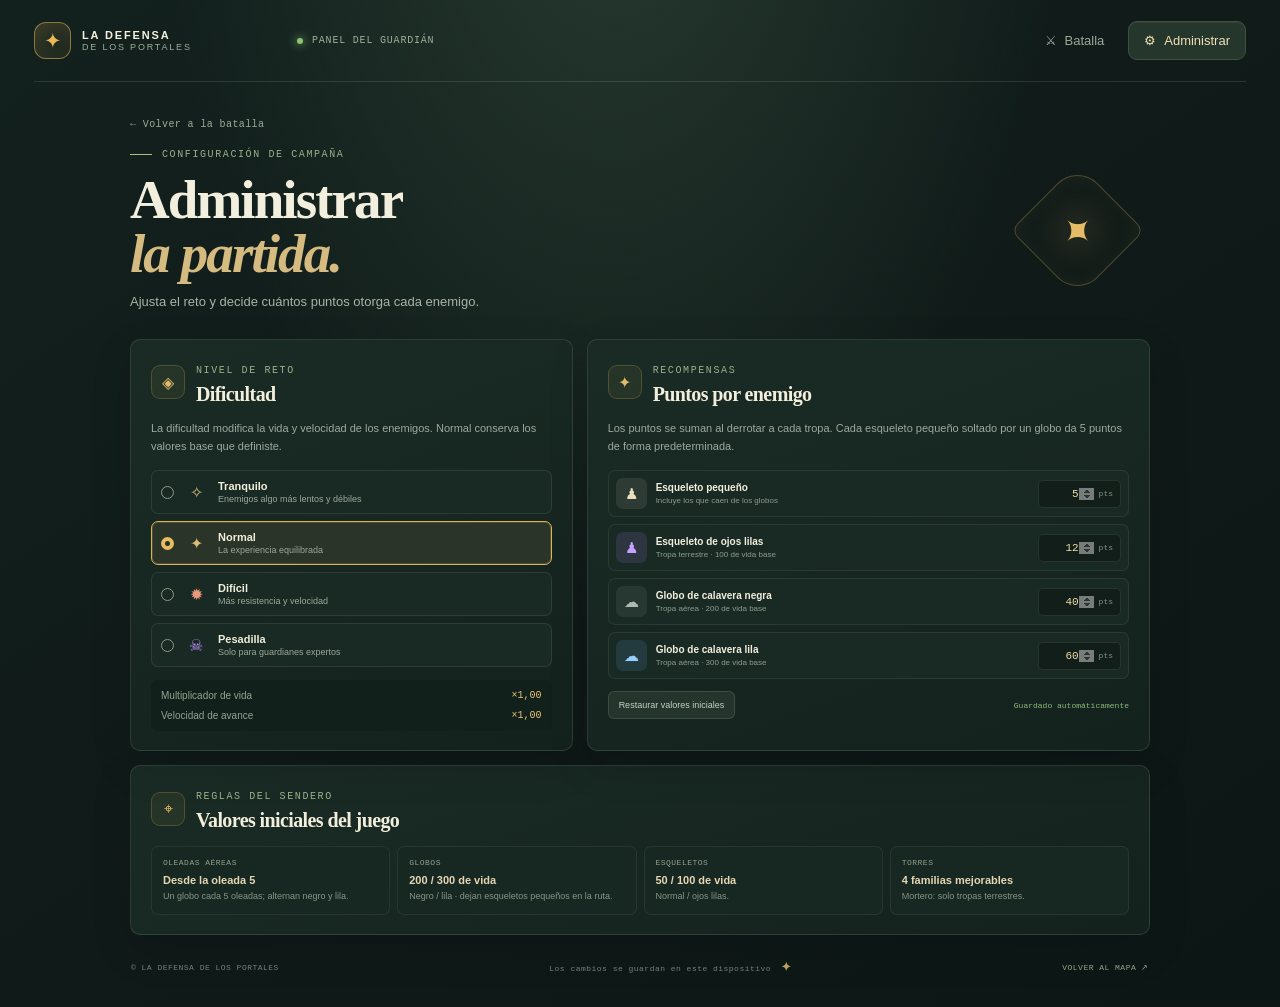
==== administrar.html @ 8a5ca089 "Add files via upload" ====
<!doctype html>
<html lang="es">
<head>
  <meta charset="utf-8">
  <meta name="viewport" content="width=device-width, initial-scale=1">
  <meta name="theme-color" content="#101b1c">
  <title>Administrar · La Defensa de los Portales</title>
  <link rel="stylesheet" href="style.css">
</head>
<body>
  <div class="app-shell admin-shell">
    <header class="topbar">
      <a class="brand" href="index.html" aria-label="La Defensa de los Portales, inicio">
        <span class="brand-mark">✦</span>
        <span><strong>LA DEFENSA</strong><small>DE LOS PORTALES</small></span>
      </a>
      <div class="season-tag"><span class="season-dot"></span> PANEL DEL GUARDIÁN</div>
      <nav class="main-nav" aria-label="Navegación principal">
        <a class="nav-button" href="index.html">⚔ <span>Batalla</span></a>
        <a class="nav-button active" href="administrar.html">⚙ <span>Administrar</span></a>
      </nav>
    </header>
    <main class="admin-main">
      <a class="back-link" href="index.html">← Volver a la batalla</a>
      <div class="admin-title-row"><div><div class="eyebrow"><span class="eyebrow-line"></span> CONFIGURACIÓN DE CAMPAÑA</div><h1>Administrar<br><em>la partida.</em></h1><p>Ajusta el reto y decide cuántos puntos otorga cada enemigo.</p></div><div class="admin-crest">✦</div></div>
      <div class="admin-grid">
        <section class="admin-card difficulty-card">
          <div class="admin-card-head"><span class="admin-icon">◈</span><div><span class="section-kicker">NIVEL DE RETO</span><h2>Dificultad</h2></div></div>
          <p class="admin-copy">La dificultad modifica la vida y velocidad de los enemigos. Normal conserva los valores base que definiste.</p>
          <div class="difficulty-options" id="difficultyOptions">
            <label class="difficulty-option"><input type="radio" name="difficulty" value="easy"><span class="diff-glyph">✧</span><span><b>Tranquilo</b><small>Enemigos algo más lentos y débiles</small></span></label>
            <label class="difficulty-option"><input type="radio" name="difficulty" value="normal"><span class="diff-glyph">✦</span><span><b>Normal</b><small>La experiencia equilibrada</small></span></label>
            <label class="difficulty-option"><input type="radio" name="difficulty" value="hard"><span class="diff-glyph">✹</span><span><b>Difícil</b><small>Más resistencia y velocidad</small></span></label>
            <label class="difficulty-option"><input type="radio" name="difficulty" value="nightmare"><span class="diff-glyph">☠</span><span><b>Pesadilla</b><small>Solo para guardianes expertos</small></span></label>
          </div>
          <div class="difficulty-readout"><span>Multiplicador de vida</span><strong id="hpFactorLabel">×1,00</strong><span>Velocidad de avance</span><strong id="speedFactorLabel">×1,00</strong></div>
        </section>

        <section class="admin-card rewards-card">
          <div class="admin-card-head"><span class="admin-icon">✦</span><div><span class="section-kicker">RECOMPENSAS</span><h2>Puntos por enemigo</h2></div></div>
          <p class="admin-copy">Los puntos se suman al derrotar a cada tropa. Cada esqueleto pequeño soltado por un globo da 5 puntos de forma predeterminada.</p>
          <div class="reward-list">
            <label class="reward-row"><span class="reward-badge bone-badge">♟</span><span class="reward-name"><b>Esqueleto pequeño</b><small>Incluye los que caen de los globos</small></span><span class="number-wrap"><input type="number" min="0" max="9999" step="1" data-reward="skeleton"><i>pts</i></span></label>
            <label class="reward-row"><span class="reward-badge lilac-badge">♟</span><span class="reward-name"><b>Esqueleto de ojos lilas</b><small>Tropa terrestre · 100 de vida base</small></span><span class="number-wrap"><input type="number" min="0" max="9999" step="1" data-reward="lilac"><i>pts</i></span></label>
            <label class="reward-row"><span class="reward-badge dark-badge">☁</span><span class="reward-name"><b>Globo de calavera negra</b><small>Tropa aérea · 200 de vida base</small></span><span class="number-wrap"><input type="number" min="0" max="9999" step="1" data-reward="blackBalloon"><i>pts</i></span></label>
            <label class="reward-row"><span class="reward-badge sky-badge">☁</span><span class="reward-name"><b>Globo de calavera lila</b><small>Tropa aérea · 300 de vida base</small></span><span class="number-wrap"><input type="number" min="0" max="9999" step="1" data-reward="purpleBalloon"><i>pts</i></span></label>
          </div>
          <div class="admin-actions"><button class="secondary-button" id="resetSettings">Restaurar valores iniciales</button><span class="save-status" id="saveStatus">Guardado automáticamente</span></div>
        </section>
      </div>
      <section class="admin-card rules-card">
        <div class="admin-card-head"><span class="admin-icon">⌖</span><div><span class="section-kicker">REGLAS DEL SENDERO</span><h2>Valores iniciales del juego</h2></div></div>
        <div class="rules-grid">
          <div class="rule-item"><span>OLEADAS AÉREAS</span><b>Desde la oleada 5</b><small>Un globo cada 5 oleadas; alternan negro y lila.</small></div>
          <div class="rule-item"><span>GLOBOS</span><b>200 / 300 de vida</b><small>Negro / lila · dejan esqueletos pequeños en la ruta.</small></div>
          <div class="rule-item"><span>ESQUELETOS</span><b>50 / 100 de vida</b><small>Normal / ojos lilas.</small></div>
          <div class="rule-item"><span>TORRES</span><b>4 familias mejorables</b><small>Mortero: solo tropas terrestres.</small></div>
        </div>
      </section>
      <footer class="game-footer"><span>© LA DEFENSA DE LOS PORTALES</span><span>Los cambios se guardan en este dispositivo <b>✦</b></span><a href="index.html">VOLVER AL MAPA ↗</a></footer>
    </main>
  </div>
  <script src="admin.js"></script>
</body>
</html>
---- style.css ----
:root{--ink:#172321;--ink-soft:#34423c;--forest:#10201d;--forest2:#152824;--panel:#182824;--panel2:#1d302a;--line:rgba(209,222,195,.13);--muted:#9ba99a;--cream:#f2eedc;--gold:#e9b957;--gold2:#d99c31;--green:#9fcf75;--lilac:#ba92ff;--rose:#e98e75;--sans:'Segoe UI',Arial,sans-serif;--display:Georgia,'Times New Roman',serif;--mono:Consolas,'Courier New',monospace}
*{box-sizing:border-box}html{min-width:320px;background:#0d1816}body{margin:0;color:var(--cream);font-family:var(--sans);background:radial-gradient(ellipse at 48% -20%,#273b30 0,transparent 48%),linear-gradient(145deg,#13211e,#101a18 55%,#0c1715);min-height:100vh}button,a,input{font:inherit}button{color:inherit}a{color:inherit;text-decoration:none}.app-shell{max-width:1600px;margin:0 auto;padding:0 34px}.topbar{height:82px;display:flex;align-items:center;border-bottom:1px solid var(--line);gap:28px}.brand{display:flex;align-items:center;gap:11px;min-width:235px}.brand-mark{width:37px;height:37px;border:1px solid rgba(233,185,87,.54);border-radius:12px;display:grid;place-items:center;color:var(--gold);font-size:21px;background:linear-gradient(145deg,rgba(233,185,87,.15),rgba(233,185,87,.025));box-shadow:inset 0 0 18px #e9b95712}.brand span:last-child{display:flex;flex-direction:column;gap:1px}.brand strong{font-size:11px;letter-spacing:.17em;color:#f5f0de}.brand small{font-size:9px;letter-spacing:.2em;color:#9ead9b}.season-tag{font:10px var(--mono);letter-spacing:.08em;color:#9eaf9d;display:flex;align-items:center;gap:9px;flex:1}.season-dot,.live-dot{width:6px;height:6px;border-radius:50%;background:#90c374;box-shadow:0 0 10px #8be278;display:inline-block}.main-nav{height:100%;display:flex;align-items:center;gap:8px}.nav-button{height:39px;padding:0 15px;border:1px solid transparent;border-radius:9px;background:transparent;display:inline-flex;align-items:center;gap:8px;color:#9ba99a;font-size:13px;cursor:pointer}.nav-button.active{background:#25372d;border-color:#42503d;color:#f1dfb3;box-shadow:inset 0 1px #ffffff0b}.nav-button:hover{color:#fff}
.setup-screen{max-width:1150px;margin:0 auto;padding:48px 0 44px}.setup-intro{max-width:640px;margin:0 auto 37px;text-align:center}.eyebrow,.section-kicker{font:10px var(--mono);letter-spacing:.16em;color:#9ab18b}.eyebrow{display:flex;align-items:center;justify-content:center;gap:10px}.eyebrow-line{width:22px;height:1px;background:#a0c77b}.setup-intro h1,.admin-title-row h1{font:600 clamp(43px,6vw,70px)/.98 var(--display);letter-spacing:-.035em;margin:16px 0 15px;color:#f3efdf}.setup-intro h1 em,.admin-title-row h1 em{font-style:italic;color:#d5bb80}.setup-intro p{max-width:470px;margin:auto;color:#a8b2a2;font-size:14px;line-height:1.8}.feature-row{display:flex;justify-content:center;align-items:center;gap:18px;margin-top:23px;color:#98a494;font:10px var(--mono);letter-spacing:.05em}.feature-row b{color:var(--gold);font-size:13px;margin-right:4px}.feature-row i{height:16px;width:1px;background:var(--line)}.map-section-head{display:flex;justify-content:space-between;align-items:end;margin-bottom:15px}.map-section-head h2,.panel-heading h2,.admin-card h2{margin:6px 0 0;font-size:19px;letter-spacing:-.03em}.map-count{font:10px var(--mono);color:#9ca99a;letter-spacing:.08em;padding-bottom:4px}.map-select-grid{display:grid;grid-template-columns:repeat(3,1fr);gap:14px}.map-card{position:relative;overflow:hidden;border:1px solid rgba(216,227,207,.17);border-radius:12px;background:#182722;cursor:pointer;transition:.2s ease;box-shadow:0 14px 30px #050d0b30}.map-card:hover{transform:translateY(-3px);border-color:#97be78aa}.map-card.selected{border-color:#e7b451;box-shadow:0 0 0 1px #e7b45155,0 18px 36px #050d0b50}.map-thumb{display:block;width:100%;aspect-ratio:1.777;object-fit:cover;image-rendering:auto;filter:saturate(.9) brightness(.86);transition:.2s}.map-card.selected .map-thumb,.map-card:hover .map-thumb{filter:saturate(1.02) brightness(.97)}.map-card::after{content:'';position:absolute;inset:0 0 auto;height:56%;background:linear-gradient(180deg,#10191785,transparent);pointer-events:none}.map-chip{position:absolute;z-index:1;left:12px;top:12px;font:9px var(--mono);letter-spacing:.08em;background:#14241dcc;border:1px solid #ffffff25;border-radius:5px;padding:6px 8px;color:#e9dfbe}.map-card.selected .map-chip{background:#cf9f42;color:#18211a;border-color:#f2ce7a}.map-meta{padding:13px 14px 14px;display:flex;justify-content:space-between;align-items:center}.map-meta b{font-size:14px;letter-spacing:-.02em}.map-meta small{display:block;color:#8f9d8c;font-size:11px;margin-top:4px}.map-arrow{font-size:18px;color:#c5ad73;transition:transform .2s}.map-card:hover .map-arrow{transform:translateX(3px)}.setup-bottom{display:flex;justify-content:space-between;gap:18px;align-items:center;margin-top:19px}.mission-note{display:flex;align-items:center;gap:12px;color:#d8dcc9}.note-icon{width:34px;height:34px;border-radius:10px;background:#21362c;border:1px solid #ffffff14;display:grid;place-items:center;color:var(--gold);font-size:17px}.mission-note b,.mission-note small{display:block}.mission-note b{font-size:12px;font-weight:700}.mission-note small{color:#9ca99a;font-size:11px;margin-top:3px}.primary-button{display:inline-flex;align-items:center;justify-content:center;gap:23px;height:45px;padding:0 17px;border:1px solid #efd38e;border-radius:8px;background:linear-gradient(135deg,#e2b257,#c98d35);color:#19231b;font-size:12px;font-weight:800;box-shadow:inset 0 1px #fff8,0 7px 20px #0003;cursor:pointer;transition:transform .15s,filter .15s;white-space:nowrap}.primary-button:hover{filter:brightness(1.08);transform:translateY(-1px)}.primary-button span{font-size:17px;font-weight:500}
.hidden{display:none!important}.battle-screen{padding-top:24px}.battle-heading{display:flex;align-items:end;justify-content:space-between;gap:20px;margin-bottom:17px}.back-link{display:inline-block;color:#9cac9a;font:10px var(--mono);letter-spacing:.04em;margin-bottom:7px}.back-link:hover{color:#eed28e}.battle-heading h1{font:600 27px var(--display);margin:0;letter-spacing:-.02em}.status-cluster{display:flex;gap:8px}.stat-pill{display:flex;align-items:center;gap:8px;min-width:79px;padding:8px 10px;border:1px solid var(--line);border-radius:8px;background:#192a25a8}.stat-icon{color:var(--gold);font-size:13px}.stat-pill span:last-child{display:block}.stat-pill small{display:block;font:8px var(--mono);letter-spacing:.1em;color:#91a192}.stat-pill strong{display:block;margin-top:2px;font:15px var(--mono);color:#f3efdf}.lives-pill .stat-icon{color:#f18f7d}.score-pill .stat-icon{color:#b8a0ff}.wave-pill .stat-icon{color:#abd485}.battle-layout{display:grid;grid-template-columns:minmax(0,1fr) 306px;gap:17px;align-items:stretch}.arena-column{min-width:0}.arena-frame{position:relative;overflow:hidden;border:1px solid #afc9a640;border-radius:11px;background:#12251f;box-shadow:0 22px 55px #050d0b70;line-height:0}.arena-frame canvas{width:100%;height:auto;display:block;aspect-ratio:1672/941;image-rendering:auto;cursor:crosshair}.arena-frame::after{content:'';pointer-events:none;position:absolute;inset:0;border-radius:10px;box-shadow:inset 0 0 0 1px #ffffff10,inset 0 0 60px #09140b40}.arena-corner{position:absolute;width:18px;height:18px;z-index:3;pointer-events:none;border-color:#eac367a0}.arena-corner-tl{top:5px;left:5px;border-top:1px solid;border-left:1px solid}.arena-corner-tr{top:5px;right:5px;border-top:1px solid;border-right:1px solid}.arena-corner-bl{bottom:5px;left:5px;border-bottom:1px solid;border-left:1px solid}.arena-corner-br{bottom:5px;right:5px;border-bottom:1px solid;border-right:1px solid}.arena-overlay{position:absolute;top:50%;left:50%;z-index:4;transform:translate(-50%,-50%);width:min(300px,74%);padding:17px 18px;border:1px solid #e7d6ac3d;border-radius:10px;background:#10211ddf;backdrop-filter:blur(8px);text-align:center;line-height:1.3;box-shadow:0 14px 38px #06100ca0;transition:opacity .3s}.arena-overlay.dismissed{opacity:0;pointer-events:none}.overlay-sigil{display:block;font-size:20px;color:#e7b65e;margin-bottom:7px}.arena-overlay strong,.arena-overlay small{display:block}.arena-overlay strong{font:600 17px var(--display)}.arena-overlay small{font-size:11px;color:#a7b29e;margin-top:5px}.map-badge,.arena-legend{position:absolute;top:11px;z-index:2;border:1px solid #d3dbc12e;border-radius:6px;background:#13201bd9;backdrop-filter:blur(5px);padding:7px 9px;font:8px var(--mono);letter-spacing:.08em;color:#e7ebd9;line-height:1}.map-badge{left:12px;display:flex;align-items:center;gap:6px}.badge-separator{color:#9ca58d}.arena-legend{right:12px;display:flex;align-items:center;gap:5px}.legend-ground,.legend-air{width:7px;height:7px;border-radius:50%;display:inline-block}.legend-ground{background:#e7b451;margin-right:2px}.legend-air{background:#95c9ff;margin-left:4px}.arena-footer{display:flex;align-items:center;justify-content:space-between;gap:12px;padding:10px 1px 0}.battle-message{color:#9fac9c;font-size:11px;min-height:26px;display:flex;align-items:center;gap:8px}.message-spark{color:#eac16b}.wave-controls{display:flex;gap:7px;align-items:center}.icon-button{width:37px;height:37px;border-radius:8px;border:1px solid var(--line);background:#192923;color:#d6ddcc;cursor:pointer}.icon-button:hover{border-color:#d5b566;color:#fff}.speed-button{font:11px var(--mono);color:#d8bd7c}.wave-button{height:37px;gap:12px;padding:0 13px;font-size:11px}
.command-panel{min-height:100%;padding:16px;border:1px solid var(--line);border-radius:10px;background:linear-gradient(170deg,#1b2d27,#15231f 68%);box-shadow:0 15px 40px #050d0b38;display:flex;flex-direction:column}.panel-heading{display:flex;align-items:end;justify-content:space-between}.panel-heading h2{font:600 19px var(--display)}.tower-counter{font:9px var(--mono);color:#b3bcaa;border:1px solid var(--line);padding:5px 7px;border-radius:5px}.panel-subtitle{font-size:11px;color:#9ba99a;line-height:1.55;margin:7px 0 11px;min-height:33px}.detail-panel{min-height:180px}.empty-selection{min-height:175px;display:flex;flex-direction:column;align-items:center;justify-content:center;text-align:center;border:1px dashed #93a28e40;border-radius:8px;padding:17px}.empty-glyph{font:28px var(--display);color:#d9bb74;margin-bottom:7px}.empty-selection strong{font-size:12px}.empty-selection small{max-width:190px;margin-top:5px;color:#89998b;font-size:10px;line-height:1.5}.build-options{display:grid;gap:7px}.build-card{width:100%;display:flex;align-items:center;gap:9px;padding:7px 8px;background:#20322b;border:1px solid #a8b99b21;border-radius:7px;text-align:left;cursor:pointer;transition:.15s}.build-card:hover:not(:disabled){border-color:#e3b656a8;background:#2b3d30;transform:translateX(1px)}.build-card:disabled{opacity:.48;cursor:not-allowed}.build-sprite{width:37px;height:37px;object-fit:contain;image-rendering:pixelated;filter:drop-shadow(0 3px 2px #0005)}.build-info{min-width:0;flex:1}.build-info b{display:block;font-size:11px}.build-info small{display:block;margin-top:2px;color:#9aa992;font:9px var(--mono)}.build-price{font:10px var(--mono);color:#e9c66e;white-space:nowrap}.tower-detail{padding:10px;border-radius:8px;background:#20322b;border:1px solid #ffffff10}.tower-detail-head{display:flex;align-items:center;gap:10px}.tower-detail-head img{width:55px;height:55px;object-fit:contain;image-rendering:pixelated;background:#26372d;border-radius:8px}.tower-detail-head b{display:block;font:600 14px var(--display)}.tower-detail-head small{display:block;color:#adbaab;font:9px var(--mono);margin-top:3px}.tower-stats{display:grid;grid-template-columns:repeat(2,1fr);gap:6px;margin:10px 0}.tower-stat{padding:7px;border-radius:5px;background:#15251f}.tower-stat span{display:block;color:#89998a;font:8px var(--mono);text-transform:uppercase}.tower-stat b{display:block;font:11px var(--mono);margin-top:4px;color:#e8ddb7}.tower-actions{display:grid;grid-template-columns:1fr auto;gap:6px}.tower-actions button{height:34px;border-radius:6px;font-size:10px;font-weight:700;cursor:pointer}.upgrade-button{background:linear-gradient(130deg,#d8ad52,#bc8031);border:1px solid #f1cf81;color:#18211b}.upgrade-button:disabled{filter:grayscale(.8);opacity:.5;cursor:not-allowed}.sell-button{padding:0 9px;background:#392a25;border:1px solid #835b46;color:#dbad8b}.panel-divider{height:1px;background:var(--line);margin:13px 0}.intel-card{padding:10px;border:1px solid #b7d29326;border-radius:8px;background:linear-gradient(140deg,#26352a,#1b2c26)}.intel-title{font:9px var(--mono);letter-spacing:.08em;color:#d6bf7b}.intel-title span{font-size:13px;margin-right:5px}.intel-card p{color:#a8b49f;font-size:10px;line-height:1.5;margin:7px 0 9px}.enemy-chips{display:flex;flex-wrap:wrap;gap:4px}.enemy-chip{padding:3px 5px;border:1px solid #e1dcb022;border-radius:4px;color:#ddd8bb;font:7px var(--mono);letter-spacing:.03em;display:inline-flex;align-items:center;gap:3px}.enemy-chip img{width:17px;height:17px;object-fit:contain;image-rendering:pixelated;filter:drop-shadow(0 1px 1px #0008)}.purple-chip{color:#d3b1ff;border-color:#c190ff3b}.sky-chip{color:#a9d8ff;border-color:#83c5ff3d}.panel-bottom{margin-top:auto;padding-top:13px;display:flex;justify-content:space-between;align-items:center;color:#92a091;font:8px var(--mono)}.keyboard-hint{letter-spacing:.09em;color:#6f7f75}kbd{display:inline-grid;place-items:center;min-width:16px;height:17px;border:1px solid #bfc9b832;border-radius:3px;background:#101d19;color:#d9dfce;font:9px var(--mono);margin-right:2px}.game-footer{display:flex;justify-content:space-between;align-items:center;gap:12px;padding:19px 1px 20px;color:#748277;font:8px var(--mono);letter-spacing:.06em}.game-footer b{color:#bda05e;font-size:12px;margin-left:5px}.game-footer a{color:#95a48e}.game-footer a:hover{color:#e3c77d}
.toast{position:fixed;left:50%;bottom:24px;z-index:30;transform:translate(-50%,18px);opacity:0;pointer-events:none;border:1px solid #e0bc6d55;border-radius:8px;background:#182820f2;color:#f3e7c0;padding:10px 15px;font-size:12px;box-shadow:0 15px 40px #0007;transition:.2s}.toast.show{transform:translate(-50%,0);opacity:1}
.admin-main{max-width:1020px;margin:0 auto;padding:31px 0 12px}.admin-title-row{display:flex;align-items:center;justify-content:space-between;margin:12px 0 26px}.admin-title-row .eyebrow{justify-content:flex-start}.admin-title-row h1{font-size:55px;margin:13px 0 10px}.admin-title-row p{color:#a9b3a5;font-size:13px;line-height:1.7;max-width:500px;margin:0}.admin-crest{display:grid;place-items:center;width:95px;height:95px;border:1px solid #d7b6664d;border-radius:28px 10px 28px 10px;color:#e6bc67;font-size:41px;background:radial-gradient(circle,#e6bc6717,transparent 70%);box-shadow:inset 0 0 24px #e6bc6710;transform:rotate(45deg);margin-right:25px}.admin-crest::first-letter{transform:rotate(-45deg)}.admin-grid{display:grid;grid-template-columns:.88fr 1.12fr;gap:14px}.admin-card{border:1px solid var(--line);border-radius:10px;background:linear-gradient(160deg,#1a2b25,#14221e);padding:19px 20px;box-shadow:0 15px 40px #0002}.admin-card-head{display:flex;align-items:center;gap:11px}.admin-icon{width:34px;height:34px;display:grid;place-items:center;border-radius:9px;border:1px solid #d6b25b3a;background:#d6b25b12;color:#e0bc6a;font-size:16px}.admin-card h2{font:600 20px var(--display)}.admin-copy{font-size:11px;line-height:1.65;color:#9eaa9d;margin:13px 0 15px}.difficulty-options{display:grid;gap:7px}.difficulty-option{position:relative;display:flex;align-items:center;gap:10px;border:1px solid #afc3a220;border-radius:7px;background:#192a24;padding:9px;cursor:pointer;transition:.15s}.difficulty-option:hover{border-color:#d4bd7780}.difficulty-option:has(input:checked){border-color:#d9b557;background:#2a3428;box-shadow:inset 0 0 0 1px #d9b55736}.difficulty-option input{appearance:none;width:13px;height:13px;border:1px solid #8e9b88;border-radius:50%;margin:0;flex:none}.difficulty-option input:checked{border:4px solid #e6bd61;background:#243029}.diff-glyph{width:24px;text-align:center;font-size:16px;color:#d8bd76}.difficulty-option:nth-child(3) .diff-glyph{color:#ec987b}.difficulty-option:nth-child(4) .diff-glyph{color:#bd91f6}.difficulty-option b,.difficulty-option small{display:block}.difficulty-option b{font-size:11px}.difficulty-option small{color:#9ca99a;font-size:9px;margin-top:2px}.difficulty-readout{display:grid;grid-template-columns:1fr auto;gap:9px 12px;margin-top:13px;padding:10px;border-radius:6px;background:#12201c;color:#94a191;font-size:10px}.difficulty-readout strong{font:10px var(--mono);color:#e5c578}.reward-list{display:grid;gap:7px}.reward-row{display:flex;align-items:center;gap:9px;padding:7px;border-radius:7px;background:#192a24;border:1px solid #afc3a21a}.reward-badge{width:31px;height:31px;border-radius:7px;display:grid;place-items:center;font-size:15px;background:#e6dbc11a;color:#e9dfbf;flex:none}.lilac-badge{background:#ab7bf024;color:#c6a1ff}.dark-badge{background:#9da8a31c;color:#aeb9b2}.sky-badge{background:#73bafa20;color:#94ceff}.reward-name{flex:1;min-width:0}.reward-name b,.reward-name small{display:block}.reward-name b{font-size:10px}.reward-name small{font-size:8px;color:#8f9c8f;margin-top:3px}.number-wrap{display:flex;align-items:center;gap:5px;padding:0 7px;background:#111e19;border:1px solid #aebca625;border-radius:5px}.number-wrap input{width:48px;padding:7px 0;border:0;outline:0;background:transparent;color:#f0dfaa;font:11px var(--mono);text-align:right}.number-wrap input::-webkit-inner-spin-button{opacity:.45}.number-wrap i{font:8px var(--mono);color:#859286}.admin-actions{display:flex;align-items:center;justify-content:space-between;gap:8px;margin-top:12px}.secondary-button{padding:8px 10px;border:1px solid #b4c3b22b;border-radius:6px;background:#24352d;color:#c5d0c0;font-size:9px;cursor:pointer}.secondary-button:hover{border-color:#ddbd6c;color:#f1e2b8}.save-status{font:8px var(--mono);color:#8fbc7b}.rules-card{margin-top:14px}.rules-grid{display:grid;grid-template-columns:repeat(4,1fr);gap:7px;margin-top:14px}.rule-item{padding:11px;border:1px solid #aab8a41b;border-radius:7px;background:#172721}.rule-item span,.rule-item b,.rule-item small{display:block}.rule-item span{font:8px var(--mono);letter-spacing:.06em;color:#94a28f}.rule-item b{font-size:11px;margin-top:7px;color:#e4d7b4}.rule-item small{font-size:9px;line-height:1.45;color:#879688;margin-top:4px}.admin-shell .game-footer{margin-top:6px}
@media(max-width:1050px){.app-shell{padding:0 20px}.battle-layout{grid-template-columns:minmax(0,1fr) 278px;gap:12px}.command-panel{padding:13px}.status-cluster{gap:5px}.stat-pill{min-width:70px;padding:7px 8px}.map-select-grid{gap:10px}}
@media(max-width:780px){.app-shell{padding:0 14px}.topbar{height:68px;gap:10px}.brand{min-width:unset;flex:1}.season-tag{display:none}.main-nav{gap:3px}.nav-button{padding:0 9px;font-size:12px}.setup-screen{padding-top:34px}.setup-intro{margin-bottom:27px}.map-select-grid{grid-template-columns:1fr;gap:10px}.map-card{display:grid;grid-template-columns:minmax(110px,35%) 1fr;min-height:90px}.map-thumb{height:100%;aspect-ratio:unset;min-height:90px}.map-card::after{inset:0 auto 0 0;width:38%;height:auto;background:linear-gradient(90deg,#10191760,transparent)}.map-chip{left:9px;top:8px;font-size:8px}.map-meta{padding:10px 12px}.map-meta b{font-size:13px}.setup-bottom{align-items:stretch;flex-direction:column}.primary-button{width:100%}.battle-screen{padding-top:17px}.battle-heading{display:block}.battle-heading h1{font-size:24px}.status-cluster{margin-top:13px;justify-content:space-between}.stat-pill{flex:1;min-width:0}.battle-layout{grid-template-columns:1fr}.command-panel{min-height:unset}.detail-panel{min-height:150px}.arena-footer{align-items:flex-start;flex-direction:column}.wave-controls{width:100%}.wave-button{flex:1}.game-footer{flex-wrap:wrap}.admin-main{padding-top:20px}.admin-grid{grid-template-columns:1fr}.admin-title-row h1{font-size:48px}.admin-crest{width:67px;height:67px;margin-right:4px;font-size:29px}.rules-grid{grid-template-columns:repeat(2,1fr)}}
@media(max-width:430px){.brand strong{font-size:10px}.brand small{font-size:8px}.brand-mark{width:32px;height:32px}.main-nav .nav-button{font-size:11px;padding:0 7px}.stat-pill{gap:5px;padding:6px 6px}.stat-pill small{font-size:7px}.stat-pill strong{font-size:13px}.arena-legend{font-size:7px;top:38px;right:7px}.map-badge{left:7px;top:7px;font-size:7px}.admin-title-row h1{font-size:42px}.reward-name b{font-size:9px}.reward-name small{font-size:7px}.rules-grid{gap:5px}.rule-item{padding:8px}.rule-item b{font-size:10px}.rule-item small{font-size:8px}}
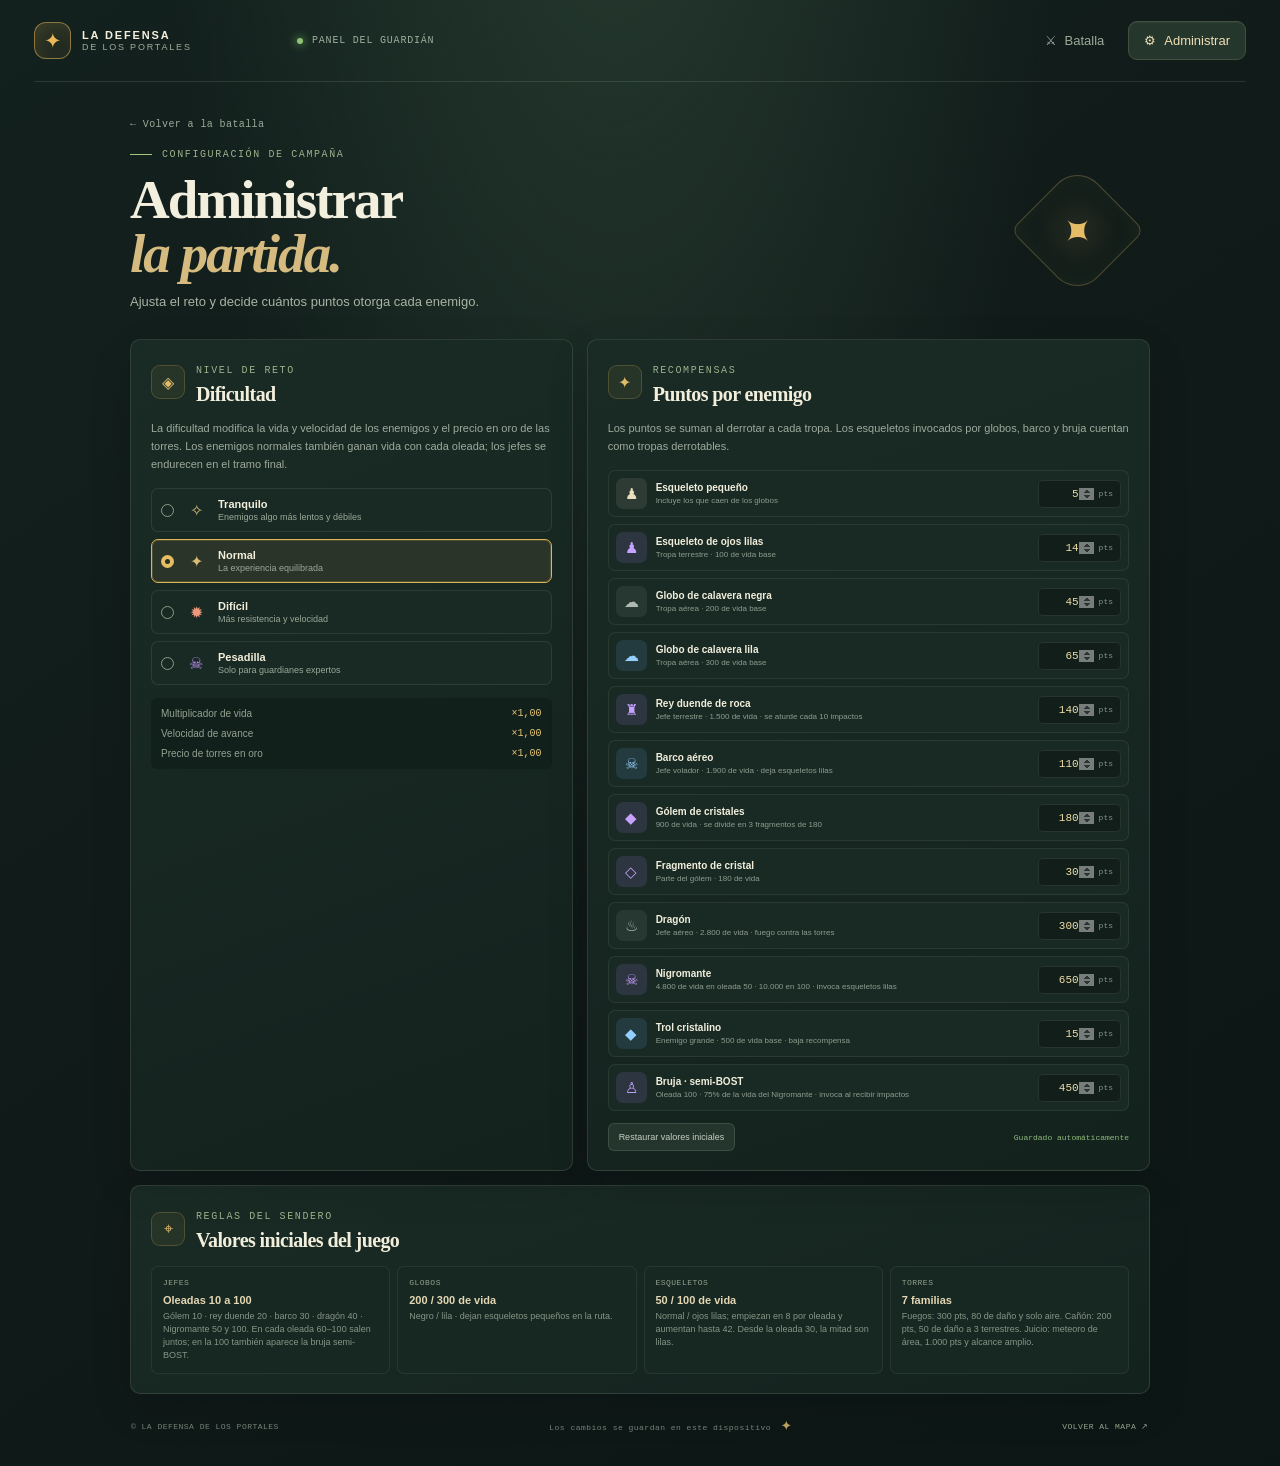
==== commit c67143e0: "Add files via upload" ====
--- a/administrar.html
+++ b/administrar.html
@@ -26,24 +26,32 @@
       <div class="admin-grid">
         <section class="admin-card difficulty-card">
           <div class="admin-card-head"><span class="admin-icon">◈</span><div><span class="section-kicker">NIVEL DE RETO</span><h2>Dificultad</h2></div></div>
-          <p class="admin-copy">La dificultad modifica la vida y velocidad de los enemigos. Normal conserva los valores base que definiste.</p>
+          <p class="admin-copy">La dificultad modifica la vida y velocidad de los enemigos y el precio en oro de las torres. Los enemigos normales también ganan vida con cada oleada; los jefes se endurecen en el tramo final.</p>
           <div class="difficulty-options" id="difficultyOptions">
             <label class="difficulty-option"><input type="radio" name="difficulty" value="easy"><span class="diff-glyph">✧</span><span><b>Tranquilo</b><small>Enemigos algo más lentos y débiles</small></span></label>
             <label class="difficulty-option"><input type="radio" name="difficulty" value="normal"><span class="diff-glyph">✦</span><span><b>Normal</b><small>La experiencia equilibrada</small></span></label>
             <label class="difficulty-option"><input type="radio" name="difficulty" value="hard"><span class="diff-glyph">✹</span><span><b>Difícil</b><small>Más resistencia y velocidad</small></span></label>
             <label class="difficulty-option"><input type="radio" name="difficulty" value="nightmare"><span class="diff-glyph">☠</span><span><b>Pesadilla</b><small>Solo para guardianes expertos</small></span></label>
           </div>
-          <div class="difficulty-readout"><span>Multiplicador de vida</span><strong id="hpFactorLabel">×1,00</strong><span>Velocidad de avance</span><strong id="speedFactorLabel">×1,00</strong></div>
+          <div class="difficulty-readout"><span>Multiplicador de vida</span><strong id="hpFactorLabel">×1,00</strong><span>Velocidad de avance</span><strong id="speedFactorLabel">×1,00</strong><span>Precio de torres en oro</span><strong id="costFactorLabel">×1,00</strong></div>
         </section>
 
         <section class="admin-card rewards-card">
           <div class="admin-card-head"><span class="admin-icon">✦</span><div><span class="section-kicker">RECOMPENSAS</span><h2>Puntos por enemigo</h2></div></div>
-          <p class="admin-copy">Los puntos se suman al derrotar a cada tropa. Cada esqueleto pequeño soltado por un globo da 5 puntos de forma predeterminada.</p>
+          <p class="admin-copy">Los puntos se suman al derrotar a cada tropa. Los esqueletos invocados por globos, barco y bruja cuentan como tropas derrotables.</p>
           <div class="reward-list">
             <label class="reward-row"><span class="reward-badge bone-badge">♟</span><span class="reward-name"><b>Esqueleto pequeño</b><small>Incluye los que caen de los globos</small></span><span class="number-wrap"><input type="number" min="0" max="9999" step="1" data-reward="skeleton"><i>pts</i></span></label>
             <label class="reward-row"><span class="reward-badge lilac-badge">♟</span><span class="reward-name"><b>Esqueleto de ojos lilas</b><small>Tropa terrestre · 100 de vida base</small></span><span class="number-wrap"><input type="number" min="0" max="9999" step="1" data-reward="lilac"><i>pts</i></span></label>
             <label class="reward-row"><span class="reward-badge dark-badge">☁</span><span class="reward-name"><b>Globo de calavera negra</b><small>Tropa aérea · 200 de vida base</small></span><span class="number-wrap"><input type="number" min="0" max="9999" step="1" data-reward="blackBalloon"><i>pts</i></span></label>
             <label class="reward-row"><span class="reward-badge sky-badge">☁</span><span class="reward-name"><b>Globo de calavera lila</b><small>Tropa aérea · 300 de vida base</small></span><span class="number-wrap"><input type="number" min="0" max="9999" step="1" data-reward="purpleBalloon"><i>pts</i></span></label>
+            <label class="reward-row"><span class="reward-badge lilac-badge">♜</span><span class="reward-name"><b>Rey duende de roca</b><small>Jefe terrestre · 1.500 de vida · se aturde cada 10 impactos</small></span><span class="number-wrap"><input type="number" min="0" max="9999" step="1" data-reward="bost"><i>pts</i></span></label>
+            <label class="reward-row"><span class="reward-badge sky-badge">☠</span><span class="reward-name"><b>Barco aéreo</b><small>Jefe volador · 1.900 de vida · deja esqueletos lilas</small></span><span class="number-wrap"><input type="number" min="0" max="9999" step="1" data-reward="aereo"><i>pts</i></span></label>
+            <label class="reward-row"><span class="reward-badge lilac-badge">◆</span><span class="reward-name"><b>Gólem de cristales</b><small>900 de vida · se divide en 3 fragmentos de 180</small></span><span class="number-wrap"><input type="number" min="0" max="9999" step="1" data-reward="crystalGolem"><i>pts</i></span></label>
+            <label class="reward-row"><span class="reward-badge lilac-badge">◇</span><span class="reward-name"><b>Fragmento de cristal</b><small>Parte del gólem · 180 de vida</small></span><span class="number-wrap"><input type="number" min="0" max="9999" step="1" data-reward="crystalShard"><i>pts</i></span></label>
+            <label class="reward-row"><span class="reward-badge dark-badge">♨</span><span class="reward-name"><b>Dragón</b><small>Jefe aéreo · 2.800 de vida · fuego contra las torres</small></span><span class="number-wrap"><input type="number" min="0" max="9999" step="1" data-reward="dragon"><i>pts</i></span></label>
+            <label class="reward-row"><span class="reward-badge lilac-badge">☠</span><span class="reward-name"><b>Nigromante</b><small>4.800 de vida en oleada 50 · 10.000 en 100 · invoca esqueletos lilas</small></span><span class="number-wrap"><input type="number" min="0" max="9999" step="1" data-reward="necromancer"><i>pts</i></span></label>
+            <label class="reward-row"><span class="reward-badge sky-badge">◆</span><span class="reward-name"><b>Trol cristalino</b><small>Enemigo grande · 500 de vida base · baja recompensa</small></span><span class="number-wrap"><input type="number" min="0" max="9999" step="1" data-reward="troll"><i>pts</i></span></label>
+            <label class="reward-row"><span class="reward-badge lilac-badge">♙</span><span class="reward-name"><b>Bruja · semi-BOST</b><small>Oleada 100 · 75% de la vida del Nigromante · invoca al recibir impactos</small></span><span class="number-wrap"><input type="number" min="0" max="9999" step="1" data-reward="witch"><i>pts</i></span></label>
           </div>
           <div class="admin-actions"><button class="secondary-button" id="resetSettings">Restaurar valores iniciales</button><span class="save-status" id="saveStatus">Guardado automáticamente</span></div>
         </section>
@@ -51,10 +59,10 @@
       <section class="admin-card rules-card">
         <div class="admin-card-head"><span class="admin-icon">⌖</span><div><span class="section-kicker">REGLAS DEL SENDERO</span><h2>Valores iniciales del juego</h2></div></div>
         <div class="rules-grid">
-          <div class="rule-item"><span>OLEADAS AÉREAS</span><b>Desde la oleada 5</b><small>Un globo cada 5 oleadas; alternan negro y lila.</small></div>
+          <div class="rule-item"><span>JEFES</span><b>Oleadas 10 a 100</b><small>Gólem 10 · rey duende 20 · barco 30 · dragón 40 · Nigromante 50 y 100. En cada oleada 60–100 salen juntos; en la 100 también aparece la bruja semi-BOST.</small></div>
           <div class="rule-item"><span>GLOBOS</span><b>200 / 300 de vida</b><small>Negro / lila · dejan esqueletos pequeños en la ruta.</small></div>
-          <div class="rule-item"><span>ESQUELETOS</span><b>50 / 100 de vida</b><small>Normal / ojos lilas.</small></div>
-          <div class="rule-item"><span>TORRES</span><b>4 familias mejorables</b><small>Mortero: solo tropas terrestres.</small></div>
+          <div class="rule-item"><span>ESQUELETOS</span><b>50 / 100 de vida</b><small>Normal / ojos lilas; empiezan en 8 por oleada y aumentan hasta 42. Desde la oleada 30, la mitad son lilas.</small></div>
+          <div class="rule-item"><span>TORRES</span><b>7 familias</b><small>Fuegos: 300 pts, 80 de daño y solo aire. Cañón: 200 pts, 50 de daño a 3 terrestres. Juicio: meteoro de área, 1.000 pts y alcance amplio.</small></div>
         </div>
       </section>
       <footer class="game-footer"><span>© LA DEFENSA DE LOS PORTALES</span><span>Los cambios se guardan en este dispositivo <b>✦</b></span><a href="index.html">VOLVER AL MAPA ↗</a></footer>
--- a/style.css
+++ b/style.css
@@ -2,9 +2,9 @@
 *{box-sizing:border-box}html{min-width:320px;background:#0d1816}body{margin:0;color:var(--cream);font-family:var(--sans);background:radial-gradient(ellipse at 48% -20%,#273b30 0,transparent 48%),linear-gradient(145deg,#13211e,#101a18 55%,#0c1715);min-height:100vh}button,a,input{font:inherit}button{color:inherit}a{color:inherit;text-decoration:none}.app-shell{max-width:1600px;margin:0 auto;padding:0 34px}.topbar{height:82px;display:flex;align-items:center;border-bottom:1px solid var(--line);gap:28px}.brand{display:flex;align-items:center;gap:11px;min-width:235px}.brand-mark{width:37px;height:37px;border:1px solid rgba(233,185,87,.54);border-radius:12px;display:grid;place-items:center;color:var(--gold);font-size:21px;background:linear-gradient(145deg,rgba(233,185,87,.15),rgba(233,185,87,.025));box-shadow:inset 0 0 18px #e9b95712}.brand span:last-child{display:flex;flex-direction:column;gap:1px}.brand strong{font-size:11px;letter-spacing:.17em;color:#f5f0de}.brand small{font-size:9px;letter-spacing:.2em;color:#9ead9b}.season-tag{font:10px var(--mono);letter-spacing:.08em;color:#9eaf9d;display:flex;align-items:center;gap:9px;flex:1}.season-dot,.live-dot{width:6px;height:6px;border-radius:50%;background:#90c374;box-shadow:0 0 10px #8be278;display:inline-block}.main-nav{height:100%;display:flex;align-items:center;gap:8px}.nav-button{height:39px;padding:0 15px;border:1px solid transparent;border-radius:9px;background:transparent;display:inline-flex;align-items:center;gap:8px;color:#9ba99a;font-size:13px;cursor:pointer}.nav-button.active{background:#25372d;border-color:#42503d;color:#f1dfb3;box-shadow:inset 0 1px #ffffff0b}.nav-button:hover{color:#fff}
 .setup-screen{max-width:1150px;margin:0 auto;padding:48px 0 44px}.setup-intro{max-width:640px;margin:0 auto 37px;text-align:center}.eyebrow,.section-kicker{font:10px var(--mono);letter-spacing:.16em;color:#9ab18b}.eyebrow{display:flex;align-items:center;justify-content:center;gap:10px}.eyebrow-line{width:22px;height:1px;background:#a0c77b}.setup-intro h1,.admin-title-row h1{font:600 clamp(43px,6vw,70px)/.98 var(--display);letter-spacing:-.035em;margin:16px 0 15px;color:#f3efdf}.setup-intro h1 em,.admin-title-row h1 em{font-style:italic;color:#d5bb80}.setup-intro p{max-width:470px;margin:auto;color:#a8b2a2;font-size:14px;line-height:1.8}.feature-row{display:flex;justify-content:center;align-items:center;gap:18px;margin-top:23px;color:#98a494;font:10px var(--mono);letter-spacing:.05em}.feature-row b{color:var(--gold);font-size:13px;margin-right:4px}.feature-row i{height:16px;width:1px;background:var(--line)}.map-section-head{display:flex;justify-content:space-between;align-items:end;margin-bottom:15px}.map-section-head h2,.panel-heading h2,.admin-card h2{margin:6px 0 0;font-size:19px;letter-spacing:-.03em}.map-count{font:10px var(--mono);color:#9ca99a;letter-spacing:.08em;padding-bottom:4px}.map-select-grid{display:grid;grid-template-columns:repeat(3,1fr);gap:14px}.map-card{position:relative;overflow:hidden;border:1px solid rgba(216,227,207,.17);border-radius:12px;background:#182722;cursor:pointer;transition:.2s ease;box-shadow:0 14px 30px #050d0b30}.map-card:hover{transform:translateY(-3px);border-color:#97be78aa}.map-card.selected{border-color:#e7b451;box-shadow:0 0 0 1px #e7b45155,0 18px 36px #050d0b50}.map-thumb{display:block;width:100%;aspect-ratio:1.777;object-fit:cover;image-rendering:auto;filter:saturate(.9) brightness(.86);transition:.2s}.map-card.selected .map-thumb,.map-card:hover .map-thumb{filter:saturate(1.02) brightness(.97)}.map-card::after{content:'';position:absolute;inset:0 0 auto;height:56%;background:linear-gradient(180deg,#10191785,transparent);pointer-events:none}.map-chip{position:absolute;z-index:1;left:12px;top:12px;font:9px var(--mono);letter-spacing:.08em;background:#14241dcc;border:1px solid #ffffff25;border-radius:5px;padding:6px 8px;color:#e9dfbe}.map-card.selected .map-chip{background:#cf9f42;color:#18211a;border-color:#f2ce7a}.map-meta{padding:13px 14px 14px;display:flex;justify-content:space-between;align-items:center}.map-meta b{font-size:14px;letter-spacing:-.02em}.map-meta small{display:block;color:#8f9d8c;font-size:11px;margin-top:4px}.map-arrow{font-size:18px;color:#c5ad73;transition:transform .2s}.map-card:hover .map-arrow{transform:translateX(3px)}.setup-bottom{display:flex;justify-content:space-between;gap:18px;align-items:center;margin-top:19px}.mission-note{display:flex;align-items:center;gap:12px;color:#d8dcc9}.note-icon{width:34px;height:34px;border-radius:10px;background:#21362c;border:1px solid #ffffff14;display:grid;place-items:center;color:var(--gold);font-size:17px}.mission-note b,.mission-note small{display:block}.mission-note b{font-size:12px;font-weight:700}.mission-note small{color:#9ca99a;font-size:11px;margin-top:3px}.primary-button{display:inline-flex;align-items:center;justify-content:center;gap:23px;height:45px;padding:0 17px;border:1px solid #efd38e;border-radius:8px;background:linear-gradient(135deg,#e2b257,#c98d35);color:#19231b;font-size:12px;font-weight:800;box-shadow:inset 0 1px #fff8,0 7px 20px #0003;cursor:pointer;transition:transform .15s,filter .15s;white-space:nowrap}.primary-button:hover{filter:brightness(1.08);transform:translateY(-1px)}.primary-button span{font-size:17px;font-weight:500}
 .hidden{display:none!important}.battle-screen{padding-top:24px}.battle-heading{display:flex;align-items:end;justify-content:space-between;gap:20px;margin-bottom:17px}.back-link{display:inline-block;color:#9cac9a;font:10px var(--mono);letter-spacing:.04em;margin-bottom:7px}.back-link:hover{color:#eed28e}.battle-heading h1{font:600 27px var(--display);margin:0;letter-spacing:-.02em}.status-cluster{display:flex;gap:8px}.stat-pill{display:flex;align-items:center;gap:8px;min-width:79px;padding:8px 10px;border:1px solid var(--line);border-radius:8px;background:#192a25a8}.stat-icon{color:var(--gold);font-size:13px}.stat-pill span:last-child{display:block}.stat-pill small{display:block;font:8px var(--mono);letter-spacing:.1em;color:#91a192}.stat-pill strong{display:block;margin-top:2px;font:15px var(--mono);color:#f3efdf}.lives-pill .stat-icon{color:#f18f7d}.score-pill .stat-icon{color:#b8a0ff}.wave-pill .stat-icon{color:#abd485}.battle-layout{display:grid;grid-template-columns:minmax(0,1fr) 306px;gap:17px;align-items:stretch}.arena-column{min-width:0}.arena-frame{position:relative;overflow:hidden;border:1px solid #afc9a640;border-radius:11px;background:#12251f;box-shadow:0 22px 55px #050d0b70;line-height:0}.arena-frame canvas{width:100%;height:auto;display:block;aspect-ratio:1672/941;image-rendering:auto;cursor:crosshair}.arena-frame::after{content:'';pointer-events:none;position:absolute;inset:0;border-radius:10px;box-shadow:inset 0 0 0 1px #ffffff10,inset 0 0 60px #09140b40}.arena-corner{position:absolute;width:18px;height:18px;z-index:3;pointer-events:none;border-color:#eac367a0}.arena-corner-tl{top:5px;left:5px;border-top:1px solid;border-left:1px solid}.arena-corner-tr{top:5px;right:5px;border-top:1px solid;border-right:1px solid}.arena-corner-bl{bottom:5px;left:5px;border-bottom:1px solid;border-left:1px solid}.arena-corner-br{bottom:5px;right:5px;border-bottom:1px solid;border-right:1px solid}.arena-overlay{position:absolute;top:50%;left:50%;z-index:4;transform:translate(-50%,-50%);width:min(300px,74%);padding:17px 18px;border:1px solid #e7d6ac3d;border-radius:10px;background:#10211ddf;backdrop-filter:blur(8px);text-align:center;line-height:1.3;box-shadow:0 14px 38px #06100ca0;transition:opacity .3s}.arena-overlay.dismissed{opacity:0;pointer-events:none}.overlay-sigil{display:block;font-size:20px;color:#e7b65e;margin-bottom:7px}.arena-overlay strong,.arena-overlay small{display:block}.arena-overlay strong{font:600 17px var(--display)}.arena-overlay small{font-size:11px;color:#a7b29e;margin-top:5px}.map-badge,.arena-legend{position:absolute;top:11px;z-index:2;border:1px solid #d3dbc12e;border-radius:6px;background:#13201bd9;backdrop-filter:blur(5px);padding:7px 9px;font:8px var(--mono);letter-spacing:.08em;color:#e7ebd9;line-height:1}.map-badge{left:12px;display:flex;align-items:center;gap:6px}.badge-separator{color:#9ca58d}.arena-legend{right:12px;display:flex;align-items:center;gap:5px}.legend-ground,.legend-air{width:7px;height:7px;border-radius:50%;display:inline-block}.legend-ground{background:#e7b451;margin-right:2px}.legend-air{background:#95c9ff;margin-left:4px}.arena-footer{display:flex;align-items:center;justify-content:space-between;gap:12px;padding:10px 1px 0}.battle-message{color:#9fac9c;font-size:11px;min-height:26px;display:flex;align-items:center;gap:8px}.message-spark{color:#eac16b}.wave-controls{display:flex;gap:7px;align-items:center}.icon-button{width:37px;height:37px;border-radius:8px;border:1px solid var(--line);background:#192923;color:#d6ddcc;cursor:pointer}.icon-button:hover{border-color:#d5b566;color:#fff}.speed-button{font:11px var(--mono);color:#d8bd7c}.wave-button{height:37px;gap:12px;padding:0 13px;font-size:11px}
-.command-panel{min-height:100%;padding:16px;border:1px solid var(--line);border-radius:10px;background:linear-gradient(170deg,#1b2d27,#15231f 68%);box-shadow:0 15px 40px #050d0b38;display:flex;flex-direction:column}.panel-heading{display:flex;align-items:end;justify-content:space-between}.panel-heading h2{font:600 19px var(--display)}.tower-counter{font:9px var(--mono);color:#b3bcaa;border:1px solid var(--line);padding:5px 7px;border-radius:5px}.panel-subtitle{font-size:11px;color:#9ba99a;line-height:1.55;margin:7px 0 11px;min-height:33px}.detail-panel{min-height:180px}.empty-selection{min-height:175px;display:flex;flex-direction:column;align-items:center;justify-content:center;text-align:center;border:1px dashed #93a28e40;border-radius:8px;padding:17px}.empty-glyph{font:28px var(--display);color:#d9bb74;margin-bottom:7px}.empty-selection strong{font-size:12px}.empty-selection small{max-width:190px;margin-top:5px;color:#89998b;font-size:10px;line-height:1.5}.build-options{display:grid;gap:7px}.build-card{width:100%;display:flex;align-items:center;gap:9px;padding:7px 8px;background:#20322b;border:1px solid #a8b99b21;border-radius:7px;text-align:left;cursor:pointer;transition:.15s}.build-card:hover:not(:disabled){border-color:#e3b656a8;background:#2b3d30;transform:translateX(1px)}.build-card:disabled{opacity:.48;cursor:not-allowed}.build-sprite{width:37px;height:37px;object-fit:contain;image-rendering:pixelated;filter:drop-shadow(0 3px 2px #0005)}.build-info{min-width:0;flex:1}.build-info b{display:block;font-size:11px}.build-info small{display:block;margin-top:2px;color:#9aa992;font:9px var(--mono)}.build-price{font:10px var(--mono);color:#e9c66e;white-space:nowrap}.tower-detail{padding:10px;border-radius:8px;background:#20322b;border:1px solid #ffffff10}.tower-detail-head{display:flex;align-items:center;gap:10px}.tower-detail-head img{width:55px;height:55px;object-fit:contain;image-rendering:pixelated;background:#26372d;border-radius:8px}.tower-detail-head b{display:block;font:600 14px var(--display)}.tower-detail-head small{display:block;color:#adbaab;font:9px var(--mono);margin-top:3px}.tower-stats{display:grid;grid-template-columns:repeat(2,1fr);gap:6px;margin:10px 0}.tower-stat{padding:7px;border-radius:5px;background:#15251f}.tower-stat span{display:block;color:#89998a;font:8px var(--mono);text-transform:uppercase}.tower-stat b{display:block;font:11px var(--mono);margin-top:4px;color:#e8ddb7}.tower-actions{display:grid;grid-template-columns:1fr auto;gap:6px}.tower-actions button{height:34px;border-radius:6px;font-size:10px;font-weight:700;cursor:pointer}.upgrade-button{background:linear-gradient(130deg,#d8ad52,#bc8031);border:1px solid #f1cf81;color:#18211b}.upgrade-button:disabled{filter:grayscale(.8);opacity:.5;cursor:not-allowed}.sell-button{padding:0 9px;background:#392a25;border:1px solid #835b46;color:#dbad8b}.panel-divider{height:1px;background:var(--line);margin:13px 0}.intel-card{padding:10px;border:1px solid #b7d29326;border-radius:8px;background:linear-gradient(140deg,#26352a,#1b2c26)}.intel-title{font:9px var(--mono);letter-spacing:.08em;color:#d6bf7b}.intel-title span{font-size:13px;margin-right:5px}.intel-card p{color:#a8b49f;font-size:10px;line-height:1.5;margin:7px 0 9px}.enemy-chips{display:flex;flex-wrap:wrap;gap:4px}.enemy-chip{padding:3px 5px;border:1px solid #e1dcb022;border-radius:4px;color:#ddd8bb;font:7px var(--mono);letter-spacing:.03em;display:inline-flex;align-items:center;gap:3px}.enemy-chip img{width:17px;height:17px;object-fit:contain;image-rendering:pixelated;filter:drop-shadow(0 1px 1px #0008)}.purple-chip{color:#d3b1ff;border-color:#c190ff3b}.sky-chip{color:#a9d8ff;border-color:#83c5ff3d}.panel-bottom{margin-top:auto;padding-top:13px;display:flex;justify-content:space-between;align-items:center;color:#92a091;font:8px var(--mono)}.keyboard-hint{letter-spacing:.09em;color:#6f7f75}kbd{display:inline-grid;place-items:center;min-width:16px;height:17px;border:1px solid #bfc9b832;border-radius:3px;background:#101d19;color:#d9dfce;font:9px var(--mono);margin-right:2px}.game-footer{display:flex;justify-content:space-between;align-items:center;gap:12px;padding:19px 1px 20px;color:#748277;font:8px var(--mono);letter-spacing:.06em}.game-footer b{color:#bda05e;font-size:12px;margin-left:5px}.game-footer a{color:#95a48e}.game-footer a:hover{color:#e3c77d}
+.command-panel{min-height:100%;padding:16px;border:1px solid var(--line);border-radius:10px;background:linear-gradient(170deg,#1b2d27,#15231f 68%);box-shadow:0 15px 40px #050d0b38;display:flex;flex-direction:column}.panel-heading{display:flex;align-items:end;justify-content:space-between}.panel-heading h2{font:600 19px var(--display)}.tower-counter{font:9px var(--mono);color:#b3bcaa;border:1px solid var(--line);padding:5px 7px;border-radius:5px}.panel-subtitle{font-size:11px;color:#9ba99a;line-height:1.55;margin:7px 0 11px;min-height:33px}.detail-panel{min-height:180px}.empty-selection{min-height:175px;display:flex;flex-direction:column;align-items:center;justify-content:center;text-align:center;border:1px dashed #93a28e40;border-radius:8px;padding:17px}.empty-glyph{font:28px var(--display);color:#d9bb74;margin-bottom:7px}.empty-selection strong{font-size:12px}.empty-selection small{max-width:190px;margin-top:5px;color:#89998b;font-size:10px;line-height:1.5}.build-options{display:grid;gap:7px;max-height:430px;overflow:auto;padding-right:3px}.build-card{width:100%;display:flex;align-items:center;gap:9px;padding:7px 8px;background:#20322b;border:1px solid #a8b99b21;border-radius:7px;text-align:left;cursor:pointer;transition:.15s}.build-card:hover:not(:disabled){border-color:#e3b656a8;background:#2b3d30;transform:translateX(1px)}.build-card:disabled{opacity:.48;cursor:not-allowed}.build-sprite{width:37px;height:37px;object-fit:contain;image-rendering:auto;filter:drop-shadow(0 3px 2px #0005)}.build-info{min-width:0;flex:1}.build-info b{display:block;font-size:11px}.build-info small{display:block;margin-top:2px;color:#9aa992;font:9px var(--mono)}.build-price{font:10px var(--mono);color:#e9c66e;white-space:nowrap}.tower-detail{padding:10px;border-radius:8px;background:#20322b;border:1px solid #ffffff10}.tower-detail-head{display:flex;align-items:center;gap:10px}.tower-detail-head img{width:55px;height:55px;object-fit:contain;image-rendering:auto;background:#26372d;border-radius:8px}.tower-detail-head b{display:block;font:600 14px var(--display)}.tower-detail-head small{display:block;color:#adbaab;font:9px var(--mono);margin-top:3px}.tower-stats{display:grid;grid-template-columns:repeat(2,1fr);gap:6px;margin:10px 0}.tower-stat{padding:7px;border-radius:5px;background:#15251f}.tower-stat span{display:block;color:#89998a;font:8px var(--mono);text-transform:uppercase}.tower-stat b{display:block;font:11px var(--mono);margin-top:4px;color:#e8ddb7}.tower-actions{display:grid;grid-template-columns:1fr auto;gap:6px}.tower-actions button{height:34px;border-radius:6px;font-size:10px;font-weight:700;cursor:pointer}.upgrade-button{background:linear-gradient(130deg,#d8ad52,#bc8031);border:1px solid #f1cf81;color:#18211b}.upgrade-button:disabled{filter:grayscale(.8);opacity:.5;cursor:not-allowed}.sell-button{padding:0 9px;background:#392a25;border:1px solid #835b46;color:#dbad8b}.panel-divider{height:1px;background:var(--line);margin:13px 0}.intel-card{padding:10px;border:1px solid #b7d29326;border-radius:8px;background:linear-gradient(140deg,#26352a,#1b2c26)}.intel-title{font:9px var(--mono);letter-spacing:.08em;color:#d6bf7b}.intel-title span{font-size:13px;margin-right:5px}.intel-card p{color:#a8b49f;font-size:10px;line-height:1.5;margin:7px 0 9px}.enemy-chips{display:flex;flex-wrap:wrap;gap:4px}.enemy-chip{padding:3px 5px;border:1px solid #e1dcb022;border-radius:4px;color:#ddd8bb;font:7px var(--mono);letter-spacing:.03em;display:inline-flex;align-items:center;gap:3px}.enemy-chip img{width:17px;height:17px;object-fit:contain;image-rendering:auto;filter:drop-shadow(0 1px 1px #0008)}.purple-chip{color:#d3b1ff;border-color:#c190ff3b}.sky-chip{color:#a9d8ff;border-color:#83c5ff3d}.panel-bottom{margin-top:auto;padding-top:13px;display:flex;justify-content:space-between;align-items:center;color:#92a091;font:8px var(--mono)}.keyboard-hint{letter-spacing:.09em;color:#6f7f75}kbd{display:inline-grid;place-items:center;min-width:16px;height:17px;border:1px solid #bfc9b832;border-radius:3px;background:#101d19;color:#d9dfce;font:9px var(--mono);margin-right:2px}.game-footer{display:flex;justify-content:space-between;align-items:center;gap:12px;padding:19px 1px 20px;color:#748277;font:8px var(--mono);letter-spacing:.06em}.game-footer b{color:#bda05e;font-size:12px;margin-left:5px}.game-footer a{color:#95a48e}.game-footer a:hover{color:#e3c77d}
 .toast{position:fixed;left:50%;bottom:24px;z-index:30;transform:translate(-50%,18px);opacity:0;pointer-events:none;border:1px solid #e0bc6d55;border-radius:8px;background:#182820f2;color:#f3e7c0;padding:10px 15px;font-size:12px;box-shadow:0 15px 40px #0007;transition:.2s}.toast.show{transform:translate(-50%,0);opacity:1}
 .admin-main{max-width:1020px;margin:0 auto;padding:31px 0 12px}.admin-title-row{display:flex;align-items:center;justify-content:space-between;margin:12px 0 26px}.admin-title-row .eyebrow{justify-content:flex-start}.admin-title-row h1{font-size:55px;margin:13px 0 10px}.admin-title-row p{color:#a9b3a5;font-size:13px;line-height:1.7;max-width:500px;margin:0}.admin-crest{display:grid;place-items:center;width:95px;height:95px;border:1px solid #d7b6664d;border-radius:28px 10px 28px 10px;color:#e6bc67;font-size:41px;background:radial-gradient(circle,#e6bc6717,transparent 70%);box-shadow:inset 0 0 24px #e6bc6710;transform:rotate(45deg);margin-right:25px}.admin-crest::first-letter{transform:rotate(-45deg)}.admin-grid{display:grid;grid-template-columns:.88fr 1.12fr;gap:14px}.admin-card{border:1px solid var(--line);border-radius:10px;background:linear-gradient(160deg,#1a2b25,#14221e);padding:19px 20px;box-shadow:0 15px 40px #0002}.admin-card-head{display:flex;align-items:center;gap:11px}.admin-icon{width:34px;height:34px;display:grid;place-items:center;border-radius:9px;border:1px solid #d6b25b3a;background:#d6b25b12;color:#e0bc6a;font-size:16px}.admin-card h2{font:600 20px var(--display)}.admin-copy{font-size:11px;line-height:1.65;color:#9eaa9d;margin:13px 0 15px}.difficulty-options{display:grid;gap:7px}.difficulty-option{position:relative;display:flex;align-items:center;gap:10px;border:1px solid #afc3a220;border-radius:7px;background:#192a24;padding:9px;cursor:pointer;transition:.15s}.difficulty-option:hover{border-color:#d4bd7780}.difficulty-option:has(input:checked){border-color:#d9b557;background:#2a3428;box-shadow:inset 0 0 0 1px #d9b55736}.difficulty-option input{appearance:none;width:13px;height:13px;border:1px solid #8e9b88;border-radius:50%;margin:0;flex:none}.difficulty-option input:checked{border:4px solid #e6bd61;background:#243029}.diff-glyph{width:24px;text-align:center;font-size:16px;color:#d8bd76}.difficulty-option:nth-child(3) .diff-glyph{color:#ec987b}.difficulty-option:nth-child(4) .diff-glyph{color:#bd91f6}.difficulty-option b,.difficulty-option small{display:block}.difficulty-option b{font-size:11px}.difficulty-option small{color:#9ca99a;font-size:9px;margin-top:2px}.difficulty-readout{display:grid;grid-template-columns:1fr auto;gap:9px 12px;margin-top:13px;padding:10px;border-radius:6px;background:#12201c;color:#94a191;font-size:10px}.difficulty-readout strong{font:10px var(--mono);color:#e5c578}.reward-list{display:grid;gap:7px}.reward-row{display:flex;align-items:center;gap:9px;padding:7px;border-radius:7px;background:#192a24;border:1px solid #afc3a21a}.reward-badge{width:31px;height:31px;border-radius:7px;display:grid;place-items:center;font-size:15px;background:#e6dbc11a;color:#e9dfbf;flex:none}.lilac-badge{background:#ab7bf024;color:#c6a1ff}.dark-badge{background:#9da8a31c;color:#aeb9b2}.sky-badge{background:#73bafa20;color:#94ceff}.reward-name{flex:1;min-width:0}.reward-name b,.reward-name small{display:block}.reward-name b{font-size:10px}.reward-name small{font-size:8px;color:#8f9c8f;margin-top:3px}.number-wrap{display:flex;align-items:center;gap:5px;padding:0 7px;background:#111e19;border:1px solid #aebca625;border-radius:5px}.number-wrap input{width:48px;padding:7px 0;border:0;outline:0;background:transparent;color:#f0dfaa;font:11px var(--mono);text-align:right}.number-wrap input::-webkit-inner-spin-button{opacity:.45}.number-wrap i{font:8px var(--mono);color:#859286}.admin-actions{display:flex;align-items:center;justify-content:space-between;gap:8px;margin-top:12px}.secondary-button{padding:8px 10px;border:1px solid #b4c3b22b;border-radius:6px;background:#24352d;color:#c5d0c0;font-size:9px;cursor:pointer}.secondary-button:hover{border-color:#ddbd6c;color:#f1e2b8}.save-status{font:8px var(--mono);color:#8fbc7b}.rules-card{margin-top:14px}.rules-grid{display:grid;grid-template-columns:repeat(4,1fr);gap:7px;margin-top:14px}.rule-item{padding:11px;border:1px solid #aab8a41b;border-radius:7px;background:#172721}.rule-item span,.rule-item b,.rule-item small{display:block}.rule-item span{font:8px var(--mono);letter-spacing:.06em;color:#94a28f}.rule-item b{font-size:11px;margin-top:7px;color:#e4d7b4}.rule-item small{font-size:9px;line-height:1.45;color:#879688;margin-top:4px}.admin-shell .game-footer{margin-top:6px}
-@media(max-width:1050px){.app-shell{padding:0 20px}.battle-layout{grid-template-columns:minmax(0,1fr) 278px;gap:12px}.command-panel{padding:13px}.status-cluster{gap:5px}.stat-pill{min-width:70px;padding:7px 8px}.map-select-grid{gap:10px}}
+.wave-enemy-counts{display:flex;flex-wrap:wrap;gap:6px;margin:-7px 0 13px;padding:7px;border:1px solid #d6d7b326;border-radius:8px;background:#14231f}.enemy-count-card{position:relative;display:grid;grid-template-columns:29px auto 22px;grid-template-rows:1fr 1fr;align-items:center;gap:0 6px;min-width:100px;padding:4px 7px;border:1px solid #a9b79820;border-radius:6px;background:#1d302a}.enemy-count-icon{grid-column:1;grid-row:1/3;width:28px;height:30px;display:grid;place-items:center}.enemy-count-icon img{max-width:28px;max-height:30px;object-fit:contain;image-rendering:auto}.enemy-count-name{grid-column:2;grid-row:1;font:7px var(--mono);color:#b8c4b5;white-space:nowrap}.enemy-count-card strong{grid-column:3;grid-row:1/3;font:700 15px var(--mono);color:#f2d17c;text-align:center}.enemy-count-card small{grid-column:2;grid-row:2;font:7px var(--mono);color:#809184}.enemy-count-mark{font-size:19px;color:#d3b87a}.build-price{font:9px var(--mono);color:#e9c66e;white-space:nowrap}@media(max-width:1050px){.app-shell{padding:0 20px}.battle-layout{grid-template-columns:minmax(0,1fr) 278px;gap:12px}.command-panel{padding:13px}.status-cluster{gap:5px}.stat-pill{min-width:70px;padding:7px 8px}.map-select-grid{gap:10px}}
 @media(max-width:780px){.app-shell{padding:0 14px}.topbar{height:68px;gap:10px}.brand{min-width:unset;flex:1}.season-tag{display:none}.main-nav{gap:3px}.nav-button{padding:0 9px;font-size:12px}.setup-screen{padding-top:34px}.setup-intro{margin-bottom:27px}.map-select-grid{grid-template-columns:1fr;gap:10px}.map-card{display:grid;grid-template-columns:minmax(110px,35%) 1fr;min-height:90px}.map-thumb{height:100%;aspect-ratio:unset;min-height:90px}.map-card::after{inset:0 auto 0 0;width:38%;height:auto;background:linear-gradient(90deg,#10191760,transparent)}.map-chip{left:9px;top:8px;font-size:8px}.map-meta{padding:10px 12px}.map-meta b{font-size:13px}.setup-bottom{align-items:stretch;flex-direction:column}.primary-button{width:100%}.battle-screen{padding-top:17px}.battle-heading{display:block}.battle-heading h1{font-size:24px}.status-cluster{margin-top:13px;justify-content:space-between}.stat-pill{flex:1;min-width:0}.battle-layout{grid-template-columns:1fr}.command-panel{min-height:unset}.detail-panel{min-height:150px}.arena-footer{align-items:flex-start;flex-direction:column}.wave-controls{width:100%}.wave-button{flex:1}.game-footer{flex-wrap:wrap}.admin-main{padding-top:20px}.admin-grid{grid-template-columns:1fr}.admin-title-row h1{font-size:48px}.admin-crest{width:67px;height:67px;margin-right:4px;font-size:29px}.rules-grid{grid-template-columns:repeat(2,1fr)}}
 @media(max-width:430px){.brand strong{font-size:10px}.brand small{font-size:8px}.brand-mark{width:32px;height:32px}.main-nav .nav-button{font-size:11px;padding:0 7px}.stat-pill{gap:5px;padding:6px 6px}.stat-pill small{font-size:7px}.stat-pill strong{font-size:13px}.arena-legend{font-size:7px;top:38px;right:7px}.map-badge{left:7px;top:7px;font-size:7px}.admin-title-row h1{font-size:42px}.reward-name b{font-size:9px}.reward-name small{font-size:7px}.rules-grid{gap:5px}.rule-item{padding:8px}.rule-item b{font-size:10px}.rule-item small{font-size:8px}}
